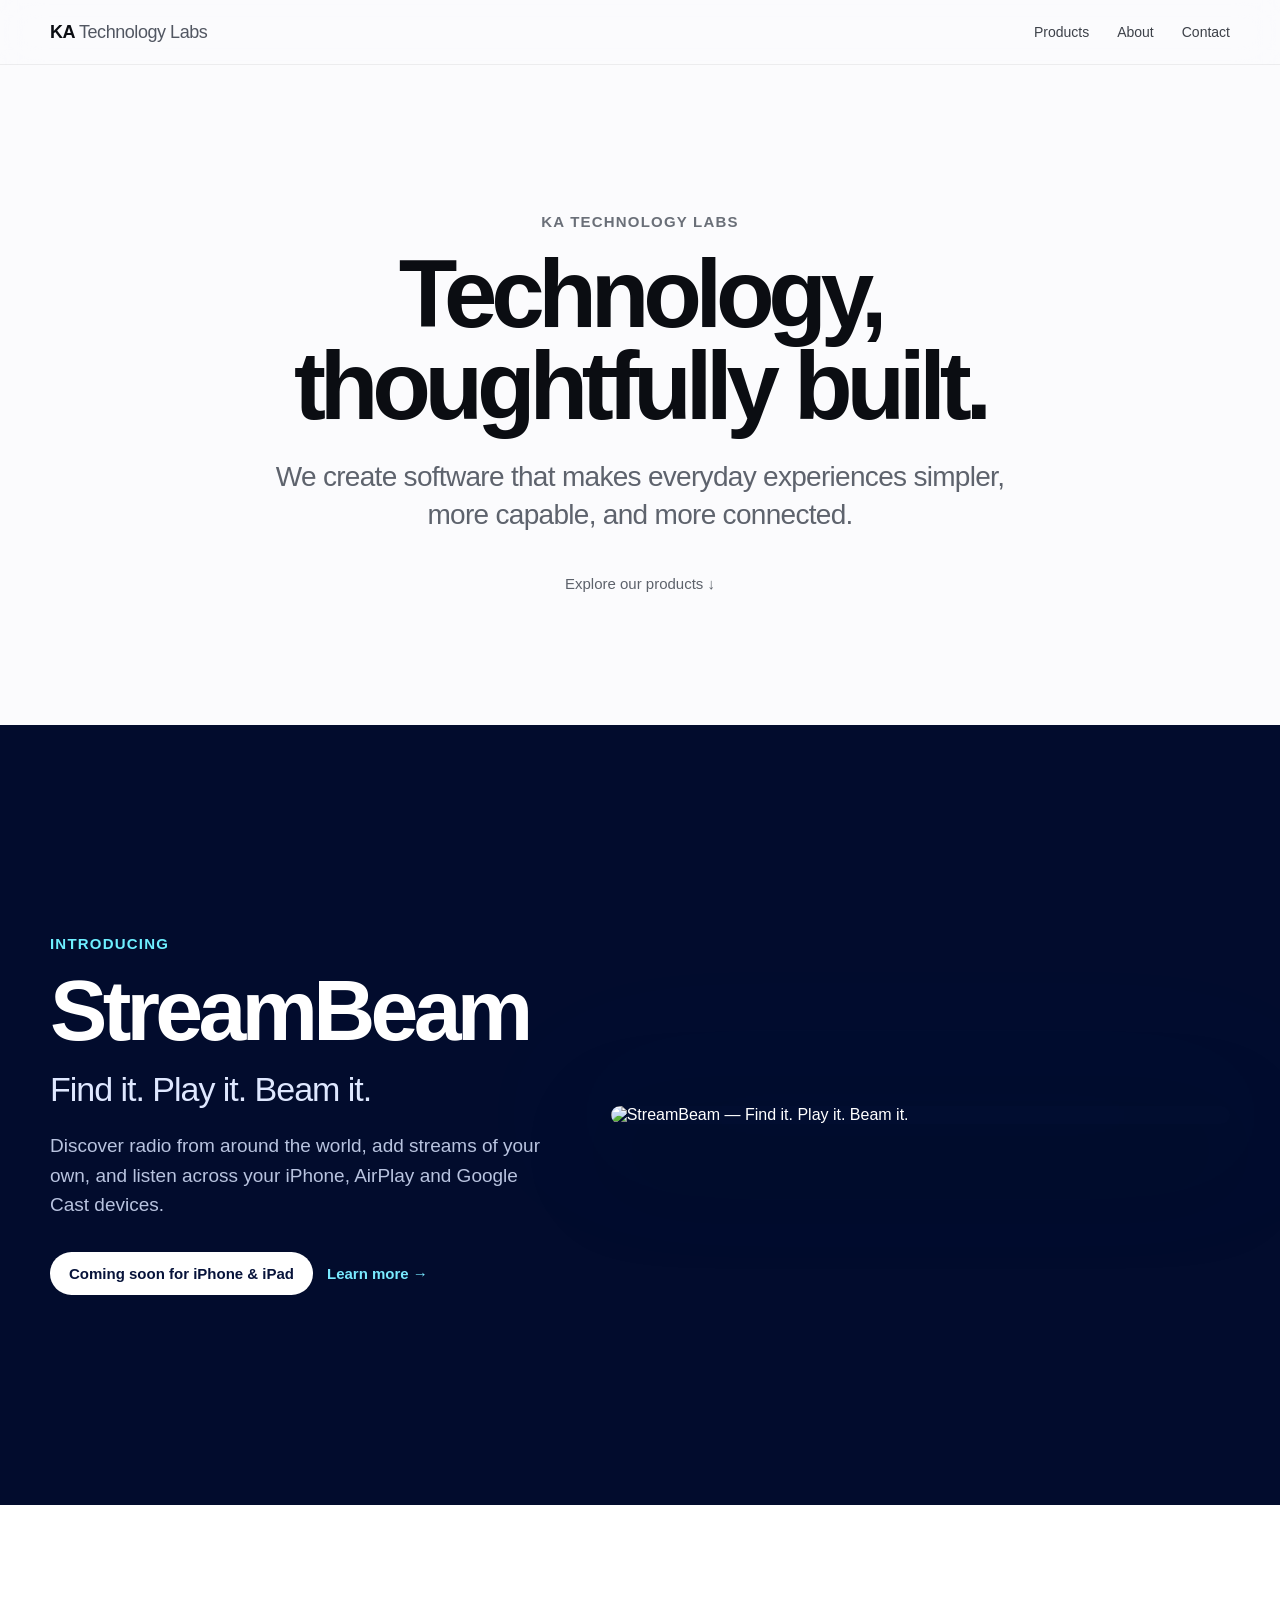
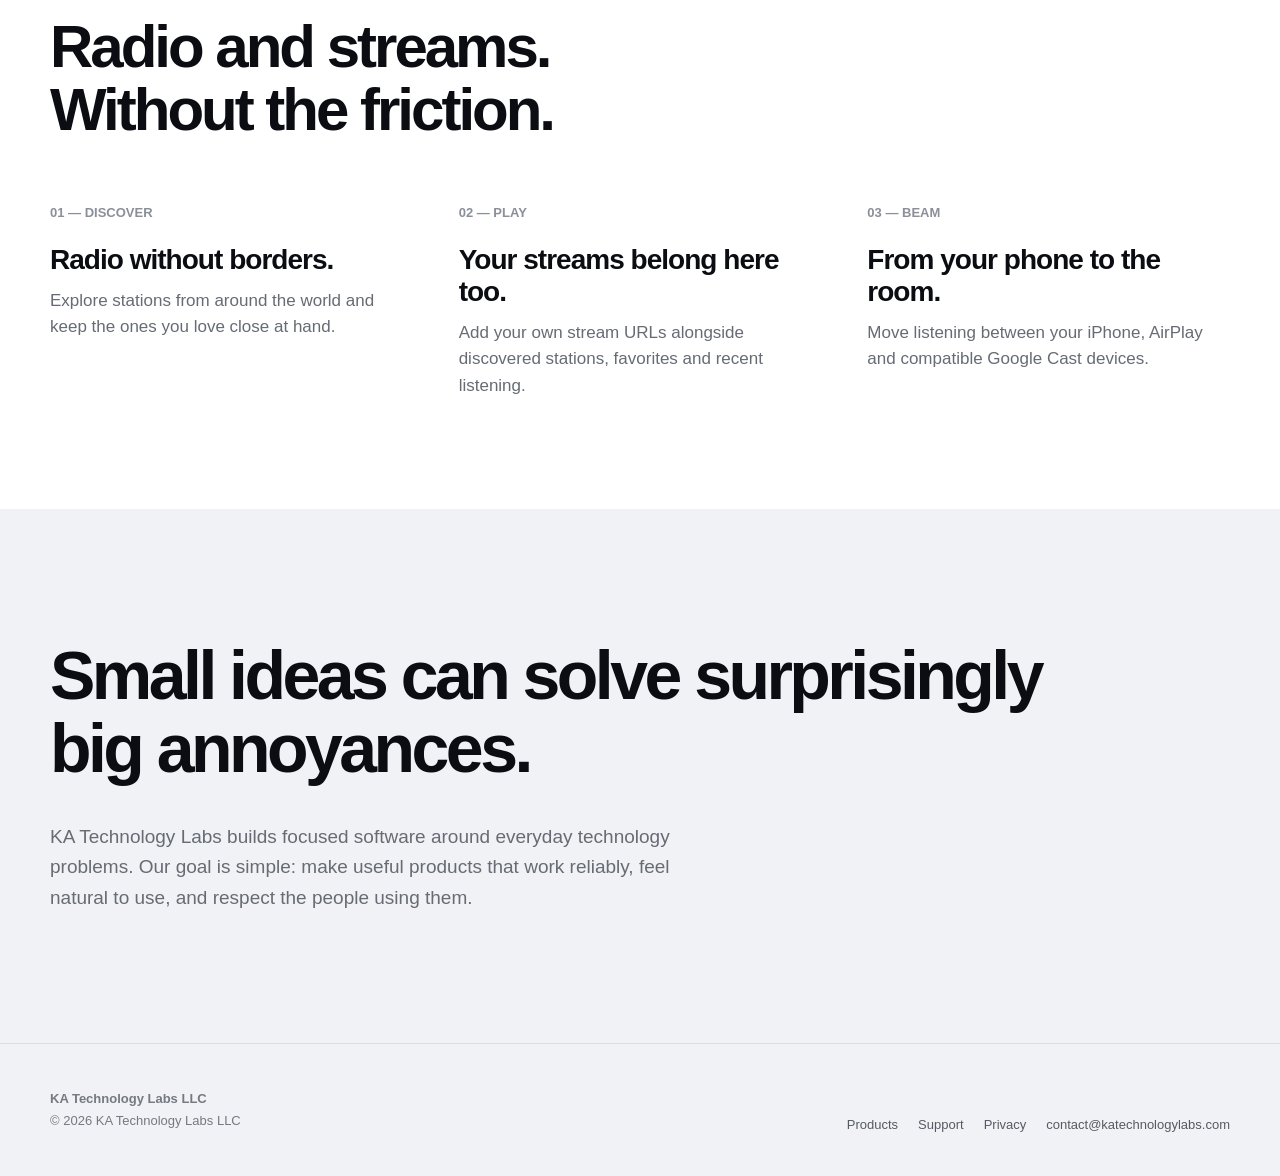
==== index.html @ b8a005a8 "Add files via upload" ====
<!doctype html>
<html lang="en">
<head>
  <meta charset="utf-8">
  <meta name="viewport" content="width=device-width, initial-scale=1">
  <meta name="description" content="KA Technology Labs builds thoughtful software that makes everyday technology simpler, more capable, and more connected.">
  <title>KA Technology Labs</title>
  <style>
    :root{
      --ink:#0b0d12; --muted:#686d78; --line:#e8eaf0; --paper:#fbfbfd;
      --blue:#0a84ff; --cyan:#36e6ff; --navy:#03133f;
      --max:1180px;
    }
    *{box-sizing:border-box}
    html{scroll-behavior:smooth}
    body{margin:0;background:var(--paper);color:var(--ink);font-family:-apple-system,BlinkMacSystemFont,"SF Pro Display","Inter","Helvetica Neue",Arial,sans-serif;-webkit-font-smoothing:antialiased}
    a{color:inherit;text-decoration:none}
    .wrap{width:min(var(--max),calc(100% - 48px));margin:auto}
    header{position:sticky;top:0;z-index:20;background:rgba(251,251,253,.82);backdrop-filter:saturate(180%) blur(20px);border-bottom:1px solid rgba(0,0,0,.06)}
    nav{height:64px;display:flex;align-items:center;justify-content:space-between;gap:28px}
    .brand{font-weight:700;letter-spacing:-.025em;font-size:18px;white-space:nowrap}
    .brand span{font-weight:450;color:#525762}
    .navlinks{display:flex;gap:28px;align-items:center;font-size:14px;color:#3d4149}
    .navlinks a:hover{color:#000}
    .hero{min-height:660px;display:grid;place-items:center;text-align:center;padding:108px 0 92px}
    .eyebrow{font-size:15px;font-weight:650;letter-spacing:.08em;text-transform:uppercase;color:#6a6f78}
    h1{font-size:clamp(54px,8vw,96px);line-height:.96;letter-spacing:-.065em;margin:18px auto 26px;max-width:1000px}
    .lede{font-size:clamp(20px,2.4vw,28px);line-height:1.35;letter-spacing:-.025em;color:#5e636d;max-width:760px;margin:0 auto}
    .down{display:inline-block;margin-top:42px;color:#5d626b;font-size:15px}
    .product{background:#020c2d;color:white;overflow:hidden}
    .product-grid{min-height:780px;display:grid;grid-template-columns:.9fr 1.1fr;align-items:center;gap:54px;padding:88px 0}
    .product-copy{position:relative;z-index:2}
    .product .eyebrow{color:#6eefff}
    .product h2{font-size:clamp(52px,7vw,86px);line-height:.98;letter-spacing:-.055em;margin:16px 0 18px}
    .tag{font-size:clamp(22px,3vw,34px);letter-spacing:-.03em;margin:0 0 22px;color:#dfe8ff}
    .product p{font-size:19px;line-height:1.55;color:#b8c3df;max-width:520px}
    .actions{display:flex;gap:14px;align-items:center;margin-top:32px;flex-wrap:wrap}
    .button{display:inline-flex;align-items:center;justify-content:center;padding:13px 19px;border-radius:999px;background:white;color:#07133a;font-weight:650;font-size:15px}
    .textlink{color:#79eaff;font-weight:600;font-size:15px}
    .art{position:relative}
    .art:before{content:"";position:absolute;inset:12% -10%;background:#086dff;filter:blur(90px);opacity:.22}
    .art img{position:relative;width:100%;display:block;border-radius:32px;box-shadow:0 35px 100px rgba(0,0,0,.45)}
    .features{background:white;padding:110px 0}
    .section-title{font-size:clamp(38px,5vw,60px);letter-spacing:-.05em;line-height:1.05;margin:0 0 64px;max-width:760px}
    .feature-grid{display:grid;grid-template-columns:repeat(3,1fr);gap:46px}
    .feature .num{font-size:13px;font-weight:700;color:#8a8f99;margin-bottom:24px}
    .feature h3{font-size:28px;letter-spacing:-.035em;margin:0 0 12px}
    .feature p{font-size:17px;line-height:1.55;color:#666b74;margin:0}
    .company{padding:130px 0;background:#f1f2f5}
    .company blockquote{font-size:clamp(38px,5.5vw,68px);line-height:1.08;letter-spacing:-.052em;margin:0;max-width:1000px;font-weight:650}
    .company p{font-size:19px;line-height:1.6;color:#666b74;max-width:650px;margin:36px 0 0}
    footer{padding:44px 0;background:#f1f2f5;border-top:1px solid #dadde3}
    .footer-grid{display:flex;justify-content:space-between;gap:30px;align-items:flex-end}
    .fine{font-size:13px;color:#747982;line-height:1.7}
    .footer-links{display:flex;gap:20px;font-size:13px;color:#555a64}
    @media(max-width:800px){
      .wrap{width:min(100% - 34px,var(--max))}
      nav{height:58px}.navlinks a:not(:last-child){display:none}
      .brand{font-size:16px}
      .hero{min-height:610px;padding:90px 0 70px}
      h1{font-size:58px}
      .lede{font-size:21px}
      .product-grid{grid-template-columns:1fr;padding:72px 0 54px;gap:42px}
      .product h2{font-size:58px}
      .art{order:2}.art img{border-radius:22px}
      .features{padding:80px 0}.section-title{margin-bottom:48px}
      .feature-grid{grid-template-columns:1fr;gap:46px}
      .company{padding:90px 0}
      .footer-grid{align-items:flex-start;flex-direction:column}
      .footer-links{flex-wrap:wrap}
    }
  </style>
</head>
<body>
<header>
  <div class="wrap">
    <nav>
      <a class="brand" href="#">KA <span>Technology Labs</span></a>
      <div class="navlinks">
        <a href="#products">Products</a>
        <a href="#about">About</a>
        <a href="mailto:contact@katechnologylabs.com">Contact</a>
      </div>
    </nav>
  </div>
</header>

<main>
  <section class="hero">
    <div class="wrap">
      <div class="eyebrow">KA Technology Labs</div>
      <h1>Technology,<br>thoughtfully built.</h1>
      <p class="lede">We create software that makes everyday experiences simpler, more capable, and more connected.</p>
      <a class="down" href="#products">Explore our products ↓</a>
    </div>
  </section>

  <section class="product" id="products">
    <div class="wrap product-grid">
      <div class="product-copy">
        <div class="eyebrow">Introducing</div>
        <h2>StreamBeam</h2>
        <div class="tag">Find it. Play it. Beam it.</div>
        <p>Discover radio from around the world, add streams of your own, and listen across your iPhone, AirPlay and Google Cast devices.</p>
        <div class="actions">
          <span class="button">Coming soon for iPhone &amp; iPad</span>
          <a class="textlink" href="#streambeam">Learn more →</a>
        </div>
      </div>
      <div class="art">
        <img src="assets/streambeam-hero.png" alt="StreamBeam — Find it. Play it. Beam it.">
      </div>
    </div>
  </section>

  <section class="features" id="streambeam">
    <div class="wrap">
      <h2 class="section-title">Radio and streams.<br>Without the friction.</h2>
      <div class="feature-grid">
        <article class="feature">
          <div class="num">01 — DISCOVER</div>
          <h3>Radio without borders.</h3>
          <p>Explore stations from around the world and keep the ones you love close at hand.</p>
        </article>
        <article class="feature">
          <div class="num">02 — PLAY</div>
          <h3>Your streams belong here too.</h3>
          <p>Add your own stream URLs alongside discovered stations, favorites and recent listening.</p>
        </article>
        <article class="feature">
          <div class="num">03 — BEAM</div>
          <h3>From your phone to the room.</h3>
          <p>Move listening between your iPhone, AirPlay and compatible Google Cast devices.</p>
        </article>
      </div>
    </div>
  </section>

  <section class="company" id="about">
    <div class="wrap">
      <blockquote>Small ideas can solve surprisingly big annoyances.</blockquote>
      <p>KA Technology Labs builds focused software around everyday technology problems. Our goal is simple: make useful products that work reliably, feel natural to use, and respect the people using them.</p>
    </div>
  </section>
</main>

<footer>
  <div class="wrap footer-grid">
    <div class="fine"><strong>KA Technology Labs LLC</strong><br>© 2026 KA Technology Labs LLC</div>
    <div class="footer-links">
      <a href="#products">Products</a>
      <a href="#">Support</a>
      <a href="#">Privacy</a>
      <a href="mailto:contact@katechnologylabs.com">contact@katechnologylabs.com</a>
    </div>
  </div>
</footer>
</body>
</html>
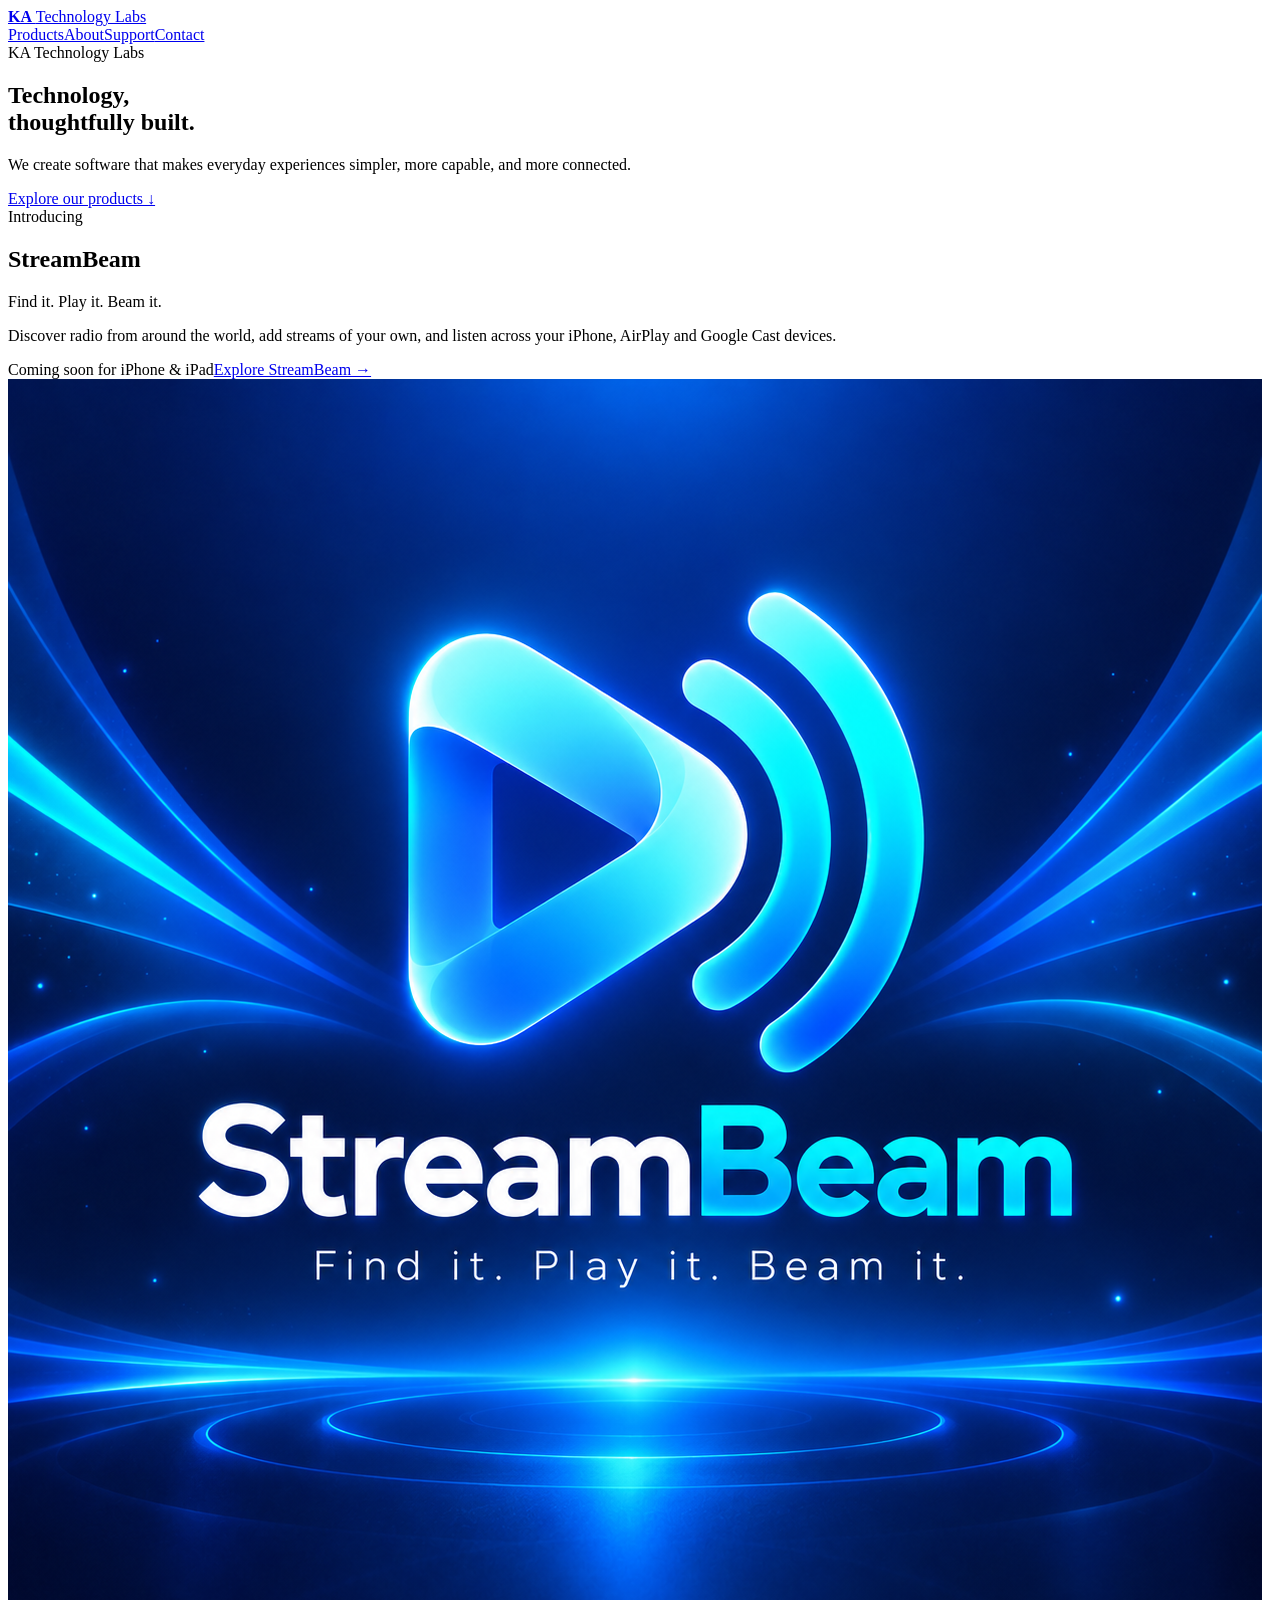
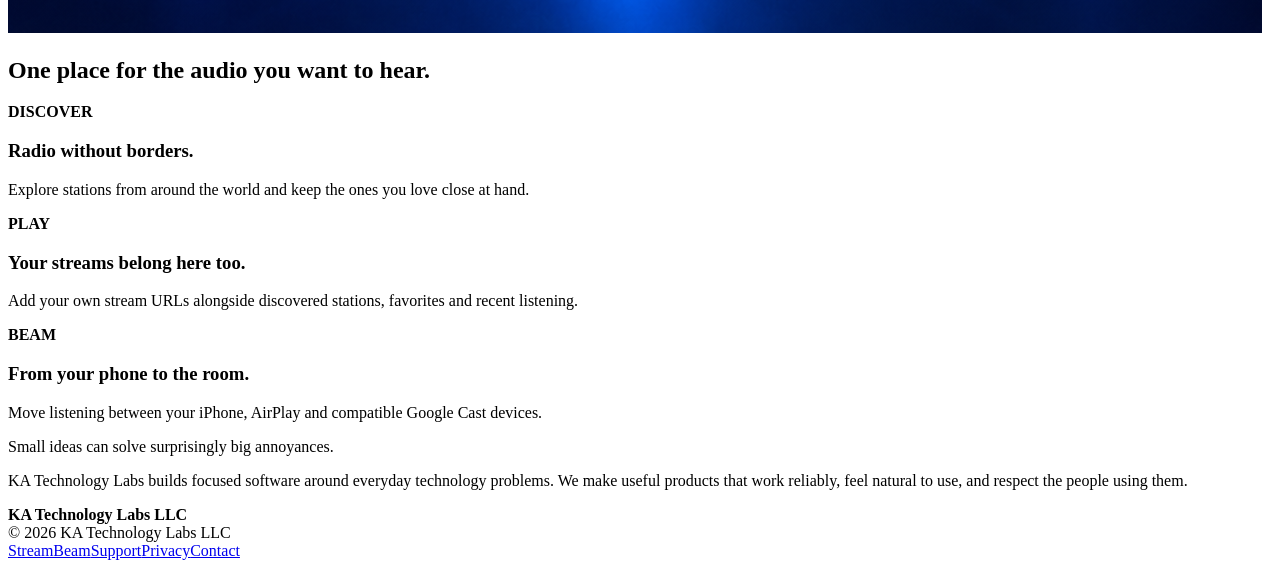
==== commit 7db6a75a: "Add files via upload" ====
--- a/index.html
+++ b/index.html
@@ -1,159 +1,4 @@
-<!doctype html>
-<html lang="en">
-<head>
-  <meta charset="utf-8">
-  <meta name="viewport" content="width=device-width, initial-scale=1">
-  <meta name="description" content="KA Technology Labs builds thoughtful software that makes everyday technology simpler, more capable, and more connected.">
-  <title>KA Technology Labs</title>
-  <style>
-    :root{
-      --ink:#0b0d12; --muted:#686d78; --line:#e8eaf0; --paper:#fbfbfd;
-      --blue:#0a84ff; --cyan:#36e6ff; --navy:#03133f;
-      --max:1180px;
-    }
-    *{box-sizing:border-box}
-    html{scroll-behavior:smooth}
-    body{margin:0;background:var(--paper);color:var(--ink);font-family:-apple-system,BlinkMacSystemFont,"SF Pro Display","Inter","Helvetica Neue",Arial,sans-serif;-webkit-font-smoothing:antialiased}
-    a{color:inherit;text-decoration:none}
-    .wrap{width:min(var(--max),calc(100% - 48px));margin:auto}
-    header{position:sticky;top:0;z-index:20;background:rgba(251,251,253,.82);backdrop-filter:saturate(180%) blur(20px);border-bottom:1px solid rgba(0,0,0,.06)}
-    nav{height:64px;display:flex;align-items:center;justify-content:space-between;gap:28px}
-    .brand{font-weight:700;letter-spacing:-.025em;font-size:18px;white-space:nowrap}
-    .brand span{font-weight:450;color:#525762}
-    .navlinks{display:flex;gap:28px;align-items:center;font-size:14px;color:#3d4149}
-    .navlinks a:hover{color:#000}
-    .hero{min-height:660px;display:grid;place-items:center;text-align:center;padding:108px 0 92px}
-    .eyebrow{font-size:15px;font-weight:650;letter-spacing:.08em;text-transform:uppercase;color:#6a6f78}
-    h1{font-size:clamp(54px,8vw,96px);line-height:.96;letter-spacing:-.065em;margin:18px auto 26px;max-width:1000px}
-    .lede{font-size:clamp(20px,2.4vw,28px);line-height:1.35;letter-spacing:-.025em;color:#5e636d;max-width:760px;margin:0 auto}
-    .down{display:inline-block;margin-top:42px;color:#5d626b;font-size:15px}
-    .product{background:#020c2d;color:white;overflow:hidden}
-    .product-grid{min-height:780px;display:grid;grid-template-columns:.9fr 1.1fr;align-items:center;gap:54px;padding:88px 0}
-    .product-copy{position:relative;z-index:2}
-    .product .eyebrow{color:#6eefff}
-    .product h2{font-size:clamp(52px,7vw,86px);line-height:.98;letter-spacing:-.055em;margin:16px 0 18px}
-    .tag{font-size:clamp(22px,3vw,34px);letter-spacing:-.03em;margin:0 0 22px;color:#dfe8ff}
-    .product p{font-size:19px;line-height:1.55;color:#b8c3df;max-width:520px}
-    .actions{display:flex;gap:14px;align-items:center;margin-top:32px;flex-wrap:wrap}
-    .button{display:inline-flex;align-items:center;justify-content:center;padding:13px 19px;border-radius:999px;background:white;color:#07133a;font-weight:650;font-size:15px}
-    .textlink{color:#79eaff;font-weight:600;font-size:15px}
-    .art{position:relative}
-    .art:before{content:"";position:absolute;inset:12% -10%;background:#086dff;filter:blur(90px);opacity:.22}
-    .art img{position:relative;width:100%;display:block;border-radius:32px;box-shadow:0 35px 100px rgba(0,0,0,.45)}
-    .features{background:white;padding:110px 0}
-    .section-title{font-size:clamp(38px,5vw,60px);letter-spacing:-.05em;line-height:1.05;margin:0 0 64px;max-width:760px}
-    .feature-grid{display:grid;grid-template-columns:repeat(3,1fr);gap:46px}
-    .feature .num{font-size:13px;font-weight:700;color:#8a8f99;margin-bottom:24px}
-    .feature h3{font-size:28px;letter-spacing:-.035em;margin:0 0 12px}
-    .feature p{font-size:17px;line-height:1.55;color:#666b74;margin:0}
-    .company{padding:130px 0;background:#f1f2f5}
-    .company blockquote{font-size:clamp(38px,5.5vw,68px);line-height:1.08;letter-spacing:-.052em;margin:0;max-width:1000px;font-weight:650}
-    .company p{font-size:19px;line-height:1.6;color:#666b74;max-width:650px;margin:36px 0 0}
-    footer{padding:44px 0;background:#f1f2f5;border-top:1px solid #dadde3}
-    .footer-grid{display:flex;justify-content:space-between;gap:30px;align-items:flex-end}
-    .fine{font-size:13px;color:#747982;line-height:1.7}
-    .footer-links{display:flex;gap:20px;font-size:13px;color:#555a64}
-    @media(max-width:800px){
-      .wrap{width:min(100% - 34px,var(--max))}
-      nav{height:58px}.navlinks a:not(:last-child){display:none}
-      .brand{font-size:16px}
-      .hero{min-height:610px;padding:90px 0 70px}
-      h1{font-size:58px}
-      .lede{font-size:21px}
-      .product-grid{grid-template-columns:1fr;padding:72px 0 54px;gap:42px}
-      .product h2{font-size:58px}
-      .art{order:2}.art img{border-radius:22px}
-      .features{padding:80px 0}.section-title{margin-bottom:48px}
-      .feature-grid{grid-template-columns:1fr;gap:46px}
-      .company{padding:90px 0}
-      .footer-grid{align-items:flex-start;flex-direction:column}
-      .footer-links{flex-wrap:wrap}
-    }
-  </style>
-</head>
-<body>
-<header>
-  <div class="wrap">
-    <nav>
-      <a class="brand" href="#">KA <span>Technology Labs</span></a>
-      <div class="navlinks">
-        <a href="#products">Products</a>
-        <a href="#about">About</a>
-        <a href="mailto:contact@katechnologylabs.com">Contact</a>
-      </div>
-    </nav>
-  </div>
-</header>
-
-<main>
-  <section class="hero">
-    <div class="wrap">
-      <div class="eyebrow">KA Technology Labs</div>
-      <h1>Technology,<br>thoughtfully built.</h1>
-      <p class="lede">We create software that makes everyday experiences simpler, more capable, and more connected.</p>
-      <a class="down" href="#products">Explore our products ↓</a>
-    </div>
-  </section>
-
-  <section class="product" id="products">
-    <div class="wrap product-grid">
-      <div class="product-copy">
-        <div class="eyebrow">Introducing</div>
-        <h2>StreamBeam</h2>
-        <div class="tag">Find it. Play it. Beam it.</div>
-        <p>Discover radio from around the world, add streams of your own, and listen across your iPhone, AirPlay and Google Cast devices.</p>
-        <div class="actions">
-          <span class="button">Coming soon for iPhone &amp; iPad</span>
-          <a class="textlink" href="#streambeam">Learn more →</a>
-        </div>
-      </div>
-      <div class="art">
-        <img src="assets/streambeam-hero.png" alt="StreamBeam — Find it. Play it. Beam it.">
-      </div>
-    </div>
-  </section>
-
-  <section class="features" id="streambeam">
-    <div class="wrap">
-      <h2 class="section-title">Radio and streams.<br>Without the friction.</h2>
-      <div class="feature-grid">
-        <article class="feature">
-          <div class="num">01 — DISCOVER</div>
-          <h3>Radio without borders.</h3>
-          <p>Explore stations from around the world and keep the ones you love close at hand.</p>
-        </article>
-        <article class="feature">
-          <div class="num">02 — PLAY</div>
-          <h3>Your streams belong here too.</h3>
-          <p>Add your own stream URLs alongside discovered stations, favorites and recent listening.</p>
-        </article>
-        <article class="feature">
-          <div class="num">03 — BEAM</div>
-          <h3>From your phone to the room.</h3>
-          <p>Move listening between your iPhone, AirPlay and compatible Google Cast devices.</p>
-        </article>
-      </div>
-    </div>
-  </section>
-
-  <section class="company" id="about">
-    <div class="wrap">
-      <blockquote>Small ideas can solve surprisingly big annoyances.</blockquote>
-      <p>KA Technology Labs builds focused software around everyday technology problems. Our goal is simple: make useful products that work reliably, feel natural to use, and respect the people using them.</p>
-    </div>
-  </section>
-</main>
-
-<footer>
-  <div class="wrap footer-grid">
-    <div class="fine"><strong>KA Technology Labs LLC</strong><br>© 2026 KA Technology Labs LLC</div>
-    <div class="footer-links">
-      <a href="#products">Products</a>
-      <a href="#">Support</a>
-      <a href="#">Privacy</a>
-      <a href="mailto:contact@katechnologylabs.com">contact@katechnologylabs.com</a>
-    </div>
-  </div>
-</footer>
-</body>
-</html>+<!doctype html><html lang="en"><head><meta charset="utf-8"><meta name="viewport" content="width=device-width,initial-scale=1"><meta name="description" content="Thoughtful software for everyday technology."><title>KA Technology Labs</title><link rel="stylesheet" href="/assets/style.css"></head><body><header><div class="wrap"><nav><a class="brand" href="/"><strong>KA</strong> <span>Technology Labs</span></a><div class="links"><a href="/#products">Products</a><a href="/about/">About</a><a href="/support/">Support</a><a href="/contact/">Contact</a></div></nav></div></header><main><section class="hero"><div class="wrap"><div class="eye">KA Technology Labs</div><h1>Technology,<br>thoughtfully built.</h1><p class="lead">We create software that makes everyday experiences simpler, more capable, and more connected.</p><a class="cta" href="#products">Explore our products ↓</a></div></section>
+<section class="product" id="products"><div class="wrap productgrid"><div><div class="eye">Introducing</div><h2>StreamBeam</h2><div class="tag">Find it. Play it. Beam it.</div><p>Discover radio from around the world, add streams of your own, and listen across your iPhone, AirPlay and Google Cast devices.</p><span class="pill">Coming soon for iPhone &amp; iPad</span><a class="plink" href="/streambeam/">Explore StreamBeam →</a></div><div class="art"><img src="/assets/streambeam-hero.png" alt="StreamBeam"></div></div></section>
+<section class="section white"><div class="wrap"><h2>One place for the audio you want to hear.</h2><div class="cards"><div class="card"><b>DISCOVER</b><h3>Radio without borders.</h3><p>Explore stations from around the world and keep the ones you love close at hand.</p></div><div class="card"><b>PLAY</b><h3>Your streams belong here too.</h3><p>Add your own stream URLs alongside discovered stations, favorites and recent listening.</p></div><div class="card"><b>BEAM</b><h3>From your phone to the room.</h3><p>Move listening between your iPhone, AirPlay and compatible Google Cast devices.</p></div></div></div></section>
+<section class="section soft"><div class="wrap"><div class="quote">Small ideas can solve surprisingly big annoyances.</div><p class="copy">KA Technology Labs builds focused software around everyday technology problems. We make useful products that work reliably, feel natural to use, and respect the people using them.</p></div></section></main><footer><div class="wrap foot"><div class="fine"><strong>KA Technology Labs LLC</strong><br>© 2026 KA Technology Labs LLC</div><div class="flinks"><a href="/streambeam/">StreamBeam</a><a href="/support/">Support</a><a href="/privacy/">Privacy</a><a href="/contact/">Contact</a></div></div></footer></body></html>
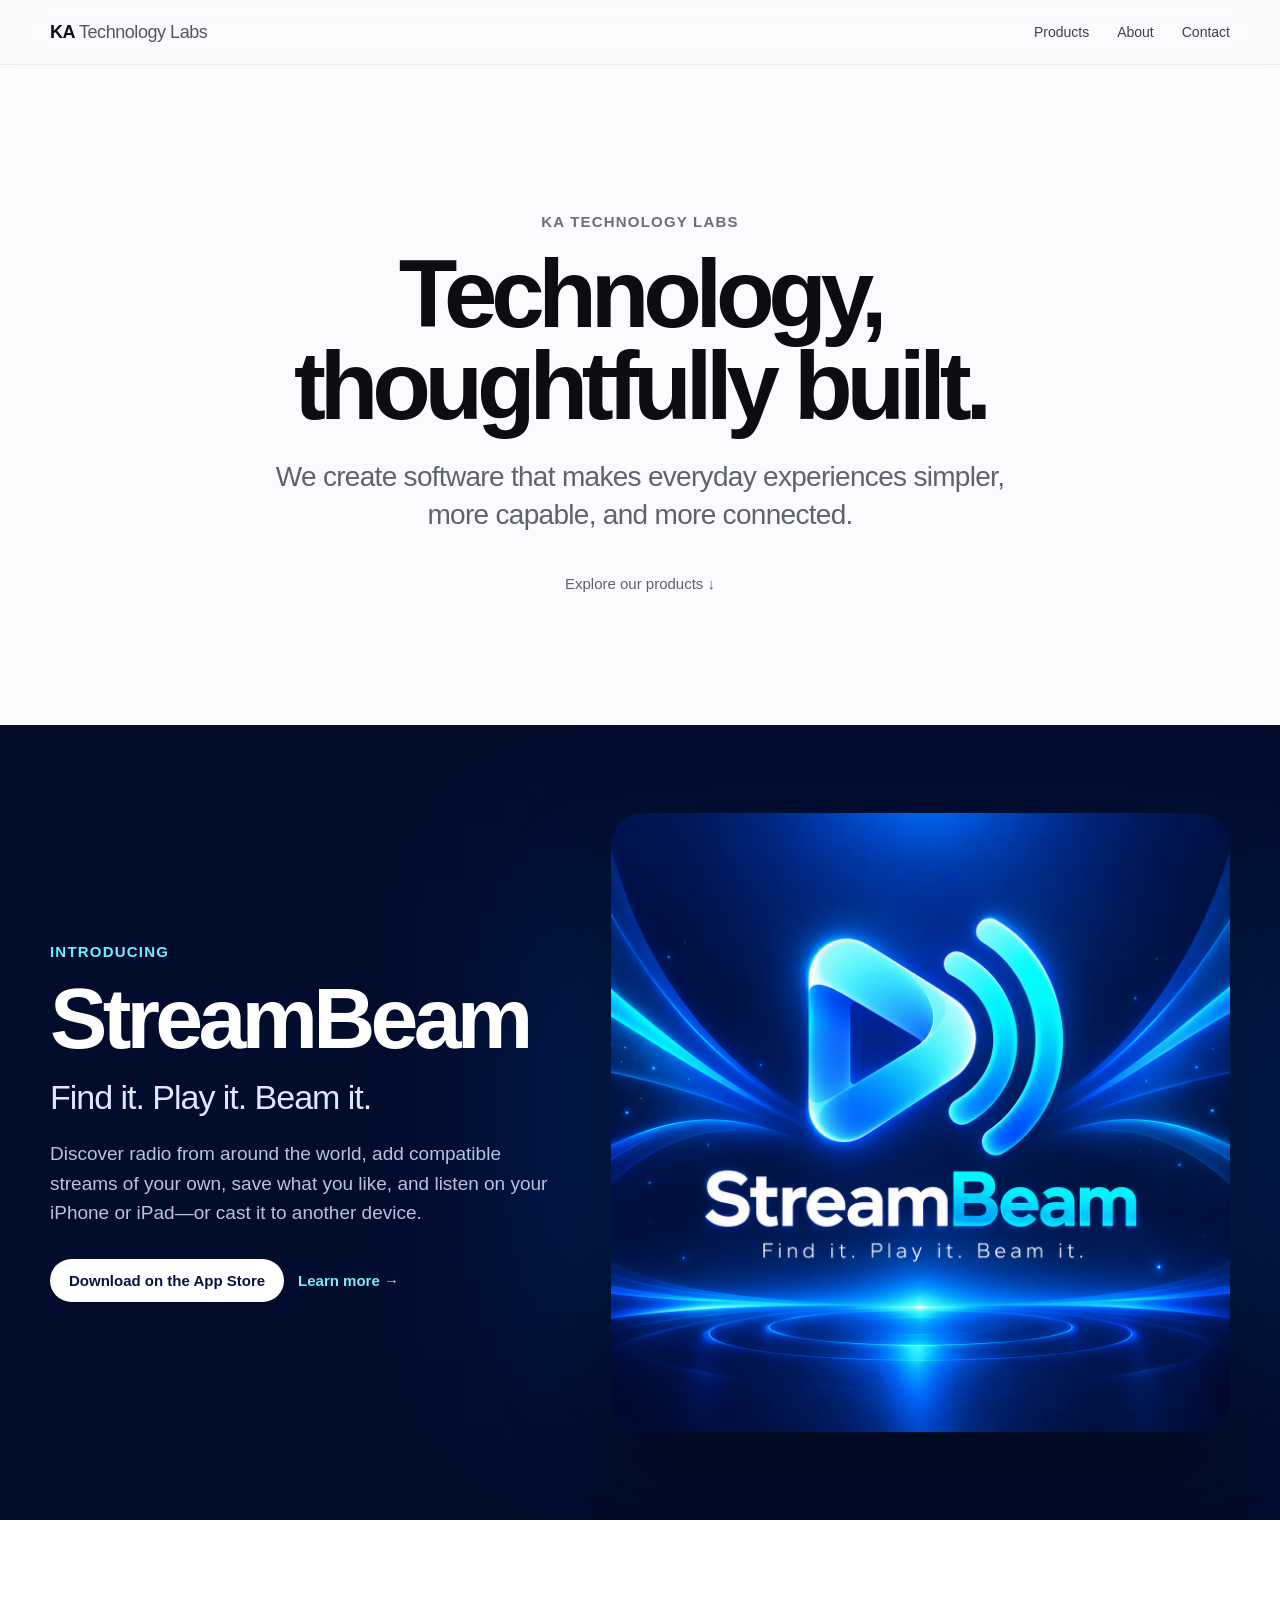
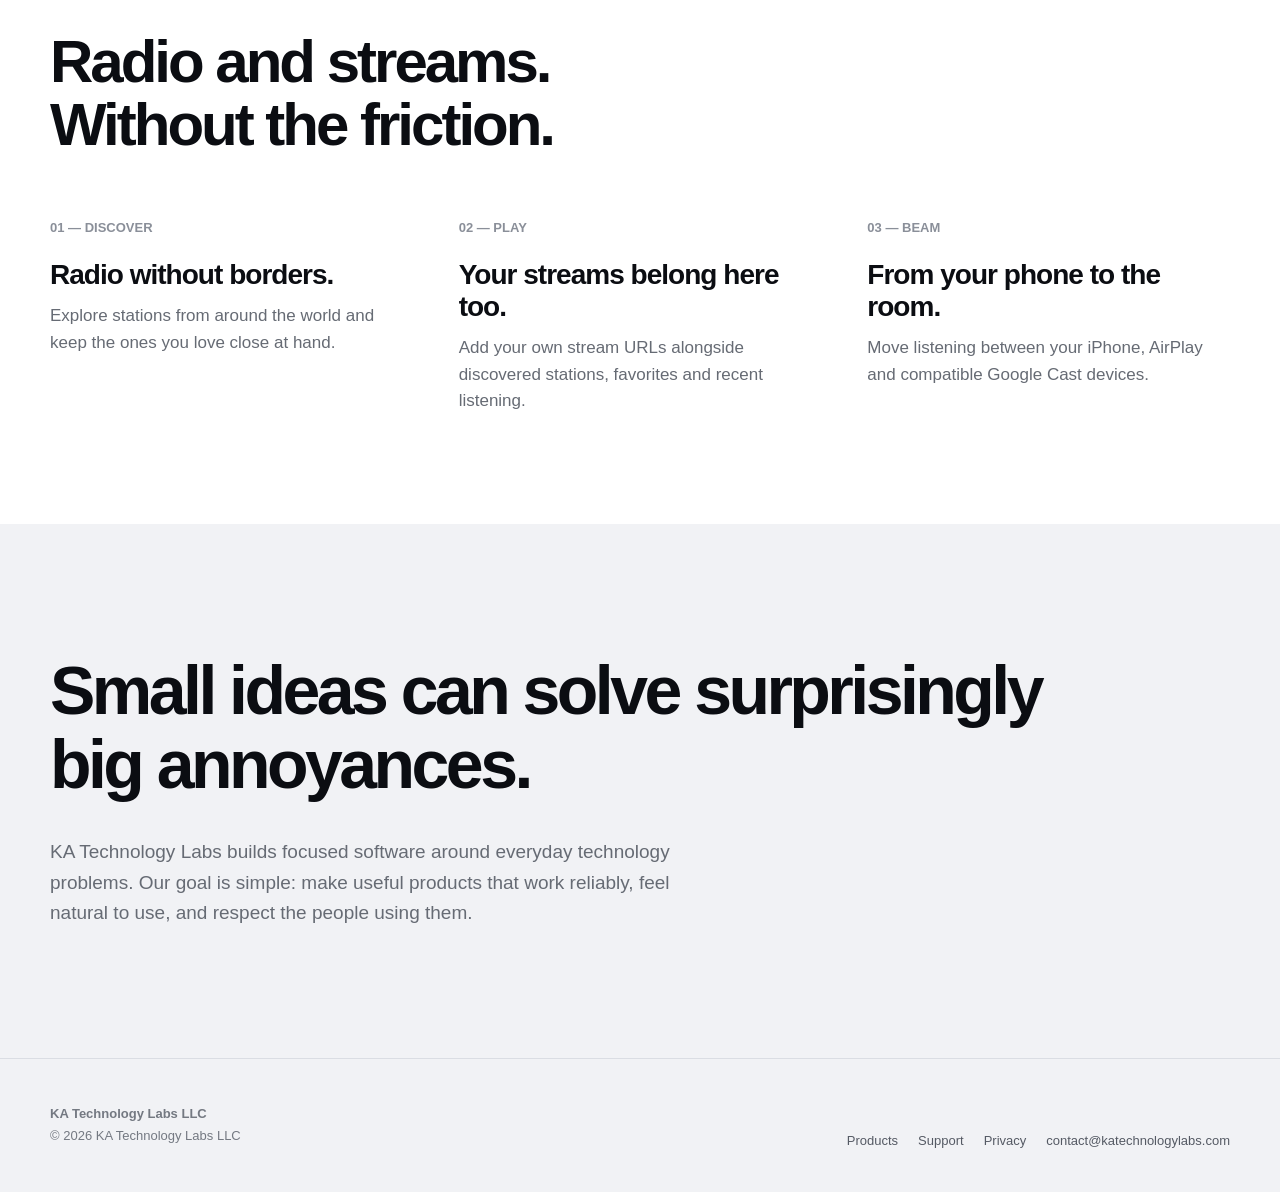
==== commit 9b4bcbd5: "Release of StreamBeam v1.0" ====
--- a/index.html
+++ b/index.html
@@ -1,4 +1,159 @@
-<!doctype html><html lang="en"><head><meta charset="utf-8"><meta name="viewport" content="width=device-width,initial-scale=1"><meta name="description" content="Thoughtful software for everyday technology."><title>KA Technology Labs</title><link rel="stylesheet" href="/assets/style.css"></head><body><header><div class="wrap"><nav><a class="brand" href="/"><strong>KA</strong> <span>Technology Labs</span></a><div class="links"><a href="/#products">Products</a><a href="/about/">About</a><a href="/support/">Support</a><a href="/contact/">Contact</a></div></nav></div></header><main><section class="hero"><div class="wrap"><div class="eye">KA Technology Labs</div><h1>Technology,<br>thoughtfully built.</h1><p class="lead">We create software that makes everyday experiences simpler, more capable, and more connected.</p><a class="cta" href="#products">Explore our products ↓</a></div></section>
-<section class="product" id="products"><div class="wrap productgrid"><div><div class="eye">Introducing</div><h2>StreamBeam</h2><div class="tag">Find it. Play it. Beam it.</div><p>Discover radio from around the world, add streams of your own, and listen across your iPhone, AirPlay and Google Cast devices.</p><span class="pill">Coming soon for iPhone &amp; iPad</span><a class="plink" href="/streambeam/">Explore StreamBeam →</a></div><div class="art"><img src="/assets/streambeam-hero.png" alt="StreamBeam"></div></div></section>
-<section class="section white"><div class="wrap"><h2>One place for the audio you want to hear.</h2><div class="cards"><div class="card"><b>DISCOVER</b><h3>Radio without borders.</h3><p>Explore stations from around the world and keep the ones you love close at hand.</p></div><div class="card"><b>PLAY</b><h3>Your streams belong here too.</h3><p>Add your own stream URLs alongside discovered stations, favorites and recent listening.</p></div><div class="card"><b>BEAM</b><h3>From your phone to the room.</h3><p>Move listening between your iPhone, AirPlay and compatible Google Cast devices.</p></div></div></div></section>
-<section class="section soft"><div class="wrap"><div class="quote">Small ideas can solve surprisingly big annoyances.</div><p class="copy">KA Technology Labs builds focused software around everyday technology problems. We make useful products that work reliably, feel natural to use, and respect the people using them.</p></div></section></main><footer><div class="wrap foot"><div class="fine"><strong>KA Technology Labs LLC</strong><br>© 2026 KA Technology Labs LLC</div><div class="flinks"><a href="/streambeam/">StreamBeam</a><a href="/support/">Support</a><a href="/privacy/">Privacy</a><a href="/contact/">Contact</a></div></div></footer></body></html>+<!doctype html>
+<html lang="en">
+<head>
+  <meta charset="utf-8">
+  <meta name="viewport" content="width=device-width, initial-scale=1">
+  <meta name="description" content="KA Technology Labs builds thoughtful software that makes everyday technology simpler, more capable, and more connected.">
+  <title>KA Technology Labs</title>
+  <style>
+    :root{
+      --ink:#0b0d12; --muted:#686d78; --line:#e8eaf0; --paper:#fbfbfd;
+      --blue:#0a84ff; --cyan:#36e6ff; --navy:#03133f;
+      --max:1180px;
+    }
+    *{box-sizing:border-box}
+    html{scroll-behavior:smooth}
+    body{margin:0;background:var(--paper);color:var(--ink);font-family:-apple-system,BlinkMacSystemFont,"SF Pro Display","Inter","Helvetica Neue",Arial,sans-serif;-webkit-font-smoothing:antialiased}
+    a{color:inherit;text-decoration:none}
+    .wrap{width:min(var(--max),calc(100% - 48px));margin:auto}
+    header{position:sticky;top:0;z-index:20;background:rgba(251,251,253,.82);backdrop-filter:saturate(180%) blur(20px);border-bottom:1px solid rgba(0,0,0,.06)}
+    nav{height:64px;display:flex;align-items:center;justify-content:space-between;gap:28px}
+    .brand{font-weight:700;letter-spacing:-.025em;font-size:18px;white-space:nowrap}
+    .brand span{font-weight:450;color:#525762}
+    .navlinks{display:flex;gap:28px;align-items:center;font-size:14px;color:#3d4149}
+    .navlinks a:hover{color:#000}
+    .hero{min-height:660px;display:grid;place-items:center;text-align:center;padding:108px 0 92px}
+    .eyebrow{font-size:15px;font-weight:650;letter-spacing:.08em;text-transform:uppercase;color:#6a6f78}
+    h1{font-size:clamp(54px,8vw,96px);line-height:.96;letter-spacing:-.065em;margin:18px auto 26px;max-width:1000px}
+    .lede{font-size:clamp(20px,2.4vw,28px);line-height:1.35;letter-spacing:-.025em;color:#5e636d;max-width:760px;margin:0 auto}
+    .down{display:inline-block;margin-top:42px;color:#5d626b;font-size:15px}
+    .product{background:#020c2d;color:white;overflow:hidden}
+    .product-grid{min-height:780px;display:grid;grid-template-columns:.9fr 1.1fr;align-items:center;gap:54px;padding:88px 0}
+    .product-copy{position:relative;z-index:2}
+    .product .eyebrow{color:#6eefff}
+    .product h2{font-size:clamp(52px,7vw,86px);line-height:.98;letter-spacing:-.055em;margin:16px 0 18px}
+    .tag{font-size:clamp(22px,3vw,34px);letter-spacing:-.03em;margin:0 0 22px;color:#dfe8ff}
+    .product p{font-size:19px;line-height:1.55;color:#b8c3df;max-width:520px}
+    .actions{display:flex;gap:14px;align-items:center;margin-top:32px;flex-wrap:wrap}
+    .button{display:inline-flex;align-items:center;justify-content:center;padding:13px 19px;border-radius:999px;background:white;color:#07133a;font-weight:650;font-size:15px}
+    .textlink{color:#79eaff;font-weight:600;font-size:15px}
+    .art{position:relative}
+    .art:before{content:"";position:absolute;inset:12% -10%;background:#086dff;filter:blur(90px);opacity:.22}
+    .art img{position:relative;width:100%;display:block;border-radius:32px;box-shadow:0 35px 100px rgba(0,0,0,.45)}
+    .features{background:white;padding:110px 0}
+    .section-title{font-size:clamp(38px,5vw,60px);letter-spacing:-.05em;line-height:1.05;margin:0 0 64px;max-width:760px}
+    .feature-grid{display:grid;grid-template-columns:repeat(3,1fr);gap:46px}
+    .feature .num{font-size:13px;font-weight:700;color:#8a8f99;margin-bottom:24px}
+    .feature h3{font-size:28px;letter-spacing:-.035em;margin:0 0 12px}
+    .feature p{font-size:17px;line-height:1.55;color:#666b74;margin:0}
+    .company{padding:130px 0;background:#f1f2f5}
+    .company blockquote{font-size:clamp(38px,5.5vw,68px);line-height:1.08;letter-spacing:-.052em;margin:0;max-width:1000px;font-weight:650}
+    .company p{font-size:19px;line-height:1.6;color:#666b74;max-width:650px;margin:36px 0 0}
+    footer{padding:44px 0;background:#f1f2f5;border-top:1px solid #dadde3}
+    .footer-grid{display:flex;justify-content:space-between;gap:30px;align-items:flex-end}
+    .fine{font-size:13px;color:#747982;line-height:1.7}
+    .footer-links{display:flex;gap:20px;font-size:13px;color:#555a64}
+    @media(max-width:800px){
+      .wrap{width:min(100% - 34px,var(--max))}
+      nav{height:58px}.navlinks a:not(:last-child){display:none}
+      .brand{font-size:16px}
+      .hero{min-height:610px;padding:90px 0 70px}
+      h1{font-size:58px}
+      .lede{font-size:21px}
+      .product-grid{grid-template-columns:1fr;padding:72px 0 54px;gap:42px}
+      .product h2{font-size:58px}
+      .art{order:2}.art img{border-radius:22px}
+      .features{padding:80px 0}.section-title{margin-bottom:48px}
+      .feature-grid{grid-template-columns:1fr;gap:46px}
+      .company{padding:90px 0}
+      .footer-grid{align-items:flex-start;flex-direction:column}
+      .footer-links{flex-wrap:wrap}
+    }
+  </style>
+</head>
+<body>
+<header>
+  <div class="wrap">
+    <nav>
+      <a class="brand" href="#">KA <span>Technology Labs</span></a>
+      <div class="navlinks">
+        <a href="#products">Products</a>
+        <a href="#about">About</a>
+        <a href="mailto:contact@katechnologylabs.com">Contact</a>
+      </div>
+    </nav>
+  </div>
+</header>
+
+<main>
+  <section class="hero">
+    <div class="wrap">
+      <div class="eyebrow">KA Technology Labs</div>
+      <h1>Technology,<br>thoughtfully built.</h1>
+      <p class="lede">We create software that makes everyday experiences simpler, more capable, and more connected.</p>
+      <a class="down" href="#products">Explore our products ↓</a>
+    </div>
+  </section>
+
+  <section class="product" id="products">
+    <div class="wrap product-grid">
+      <div class="product-copy">
+        <div class="eyebrow">Introducing</div>
+        <h2>StreamBeam</h2>
+        <div class="tag">Find it. Play it. Beam it.</div>
+        <p>Discover radio from around the world, add compatible streams of your own, save what you like, and listen on your iPhone or iPad—or cast it to another device.</p>
+        <div class="actions">
+          <a class="button" href="https://apps.apple.com/us/app/streambeam-radio-cast/id6817548337" target="_blank" rel="noopener">Download on the App Store</a>
+          <a class="textlink" href="#streambeam">Learn more →</a>
+        </div>
+      </div>
+      <div class="art">
+        <img src="assets/streambeam-hero.png" alt="StreamBeam — Find it. Play it. Beam it.">
+      </div>
+    </div>
+  </section>
+
+  <section class="features" id="streambeam">
+    <div class="wrap">
+      <h2 class="section-title">Radio and streams.<br>Without the friction.</h2>
+      <div class="feature-grid">
+        <article class="feature">
+          <div class="num">01 — DISCOVER</div>
+          <h3>Radio without borders.</h3>
+          <p>Explore stations from around the world and keep the ones you love close at hand.</p>
+        </article>
+        <article class="feature">
+          <div class="num">02 — PLAY</div>
+          <h3>Your streams belong here too.</h3>
+          <p>Add your own stream URLs alongside discovered stations, favorites and recent listening.</p>
+        </article>
+        <article class="feature">
+          <div class="num">03 — BEAM</div>
+          <h3>From your phone to the room.</h3>
+          <p>Move listening between your iPhone, AirPlay and compatible Google Cast devices.</p>
+        </article>
+      </div>
+    </div>
+  </section>
+
+  <section class="company" id="about">
+    <div class="wrap">
+      <blockquote>Small ideas can solve surprisingly big annoyances.</blockquote>
+      <p>KA Technology Labs builds focused software around everyday technology problems. Our goal is simple: make useful products that work reliably, feel natural to use, and respect the people using them.</p>
+    </div>
+  </section>
+</main>
+
+<footer>
+  <div class="wrap footer-grid">
+    <div class="fine"><strong>KA Technology Labs LLC</strong><br>© 2026 KA Technology Labs LLC</div>
+    <div class="footer-links">
+      <a href="#products">Products</a>
+      <a href="#">Support</a>
+      <a href="#">Privacy</a>
+      <a href="mailto:contact@katechnologylabs.com">contact@katechnologylabs.com</a>
+    </div>
+  </div>
+</footer>
+</body>
+</html>
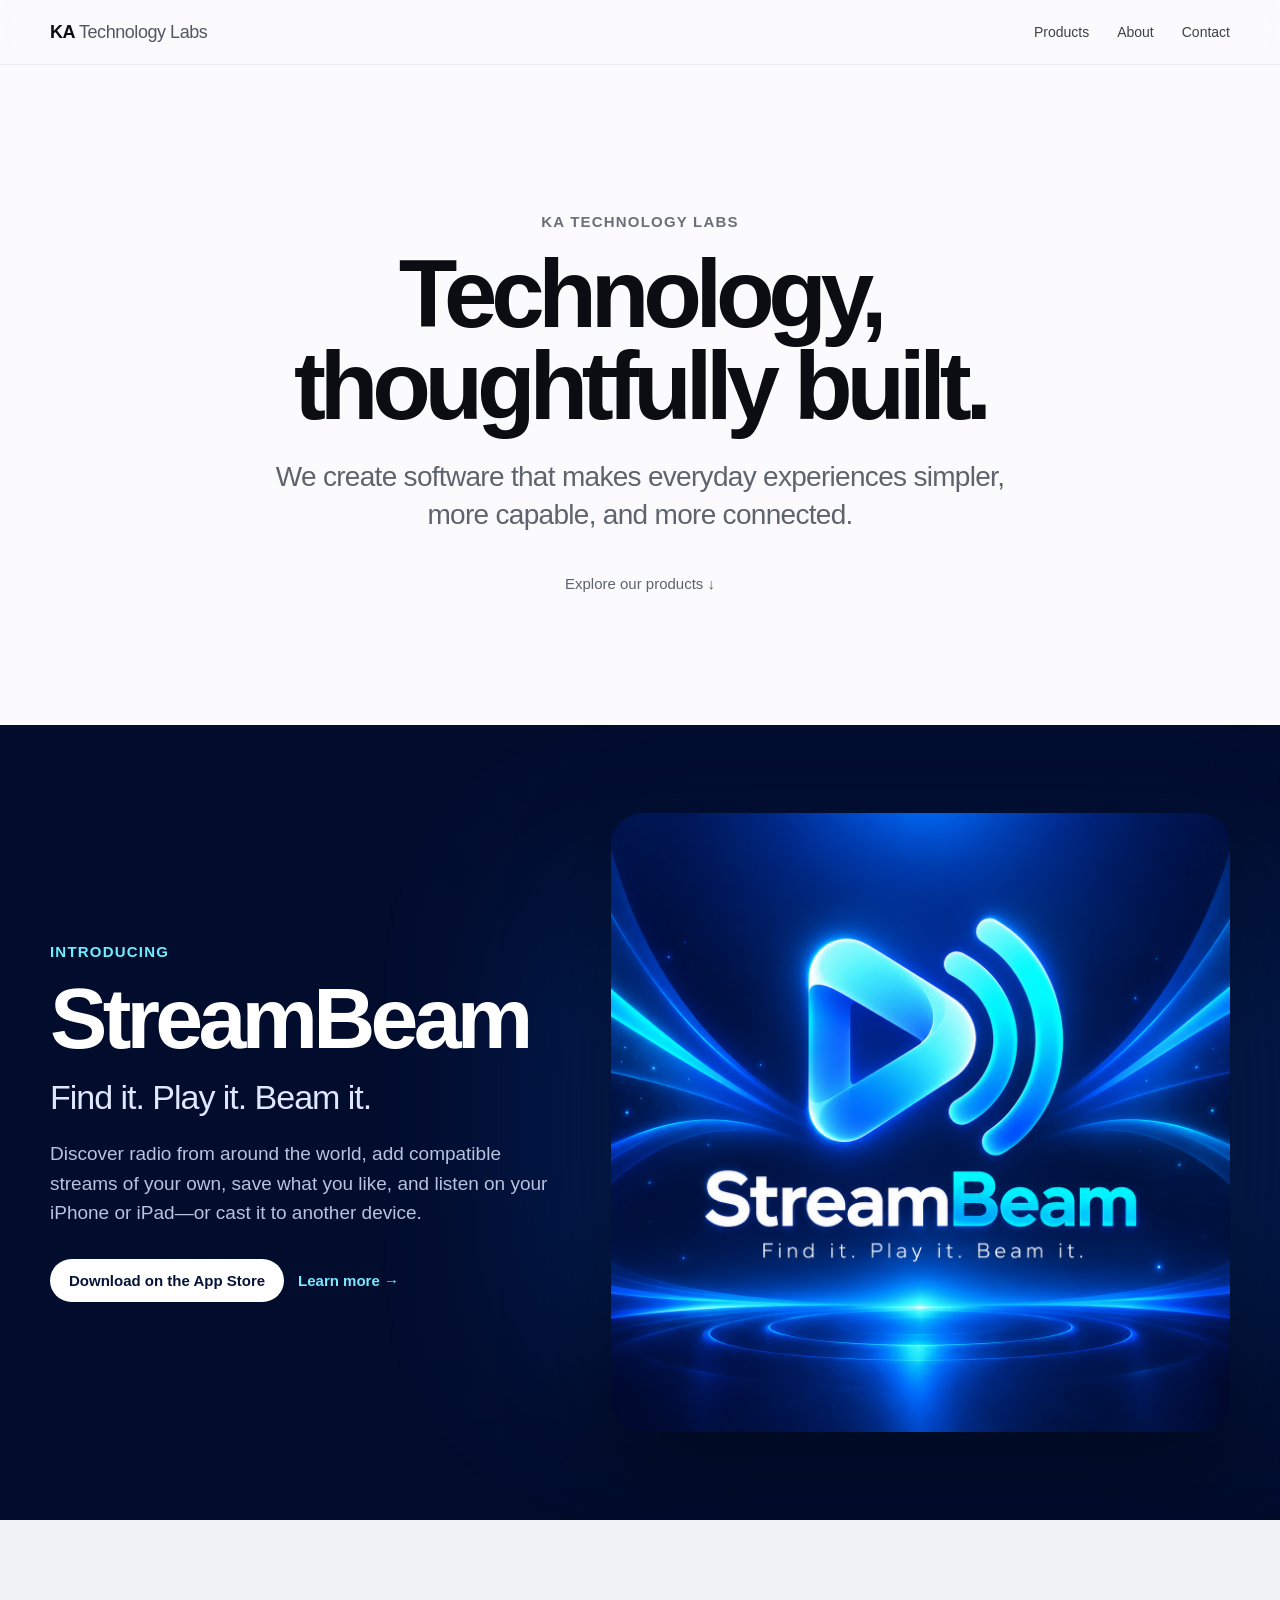
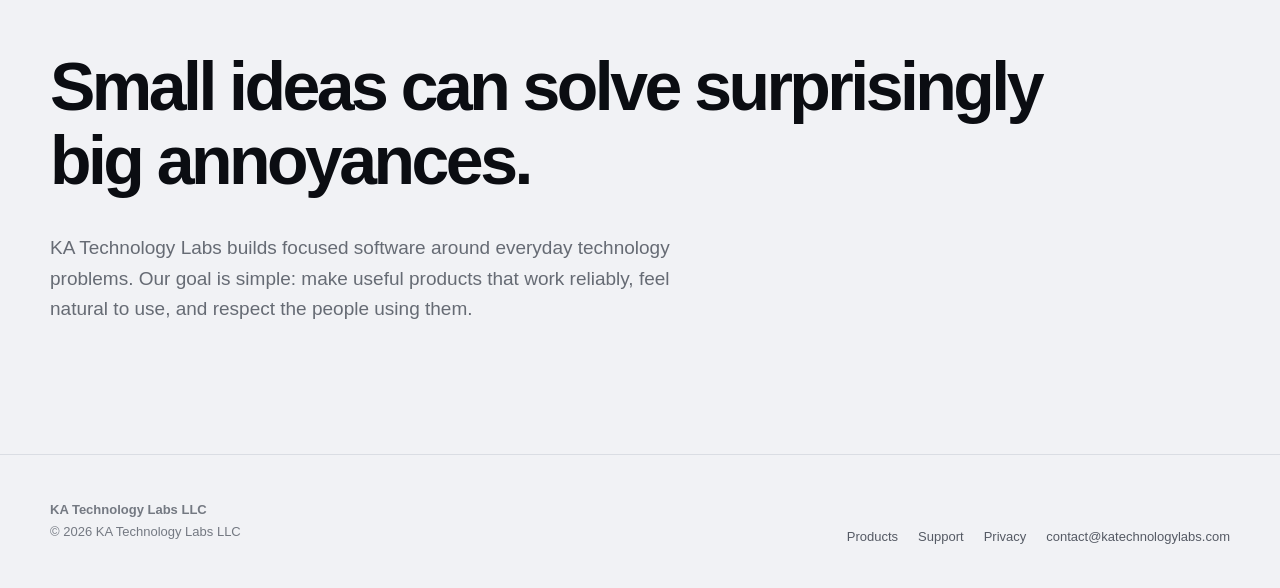
==== commit 266c571f: "Add files via upload" ====
--- a/index.html
+++ b/index.html
@@ -104,34 +104,11 @@
         <p>Discover radio from around the world, add compatible streams of your own, save what you like, and listen on your iPhone or iPad—or cast it to another device.</p>
         <div class="actions">
           <a class="button" href="https://apps.apple.com/us/app/streambeam-radio-cast/id6817548337" target="_blank" rel="noopener">Download on the App Store</a>
-          <a class="textlink" href="#streambeam">Learn more →</a>
+          <a class="textlink" href="/streambeam/">Learn more →</a>
         </div>
       </div>
       <div class="art">
         <img src="assets/streambeam-hero.png" alt="StreamBeam — Find it. Play it. Beam it.">
-      </div>
-    </div>
-  </section>
-
-  <section class="features" id="streambeam">
-    <div class="wrap">
-      <h2 class="section-title">Radio and streams.<br>Without the friction.</h2>
-      <div class="feature-grid">
-        <article class="feature">
-          <div class="num">01 — DISCOVER</div>
-          <h3>Radio without borders.</h3>
-          <p>Explore stations from around the world and keep the ones you love close at hand.</p>
-        </article>
-        <article class="feature">
-          <div class="num">02 — PLAY</div>
-          <h3>Your streams belong here too.</h3>
-          <p>Add your own stream URLs alongside discovered stations, favorites and recent listening.</p>
-        </article>
-        <article class="feature">
-          <div class="num">03 — BEAM</div>
-          <h3>From your phone to the room.</h3>
-          <p>Move listening between your iPhone, AirPlay and compatible Google Cast devices.</p>
-        </article>
       </div>
     </div>
   </section>
@@ -149,8 +126,8 @@
     <div class="fine"><strong>KA Technology Labs LLC</strong><br>© 2026 KA Technology Labs LLC</div>
     <div class="footer-links">
       <a href="#products">Products</a>
-      <a href="#">Support</a>
-      <a href="#">Privacy</a>
+      <a href="/support/">Support</a>
+      <a href="/privacy/">Privacy</a>
       <a href="mailto:contact@katechnologylabs.com">contact@katechnologylabs.com</a>
     </div>
   </div>
